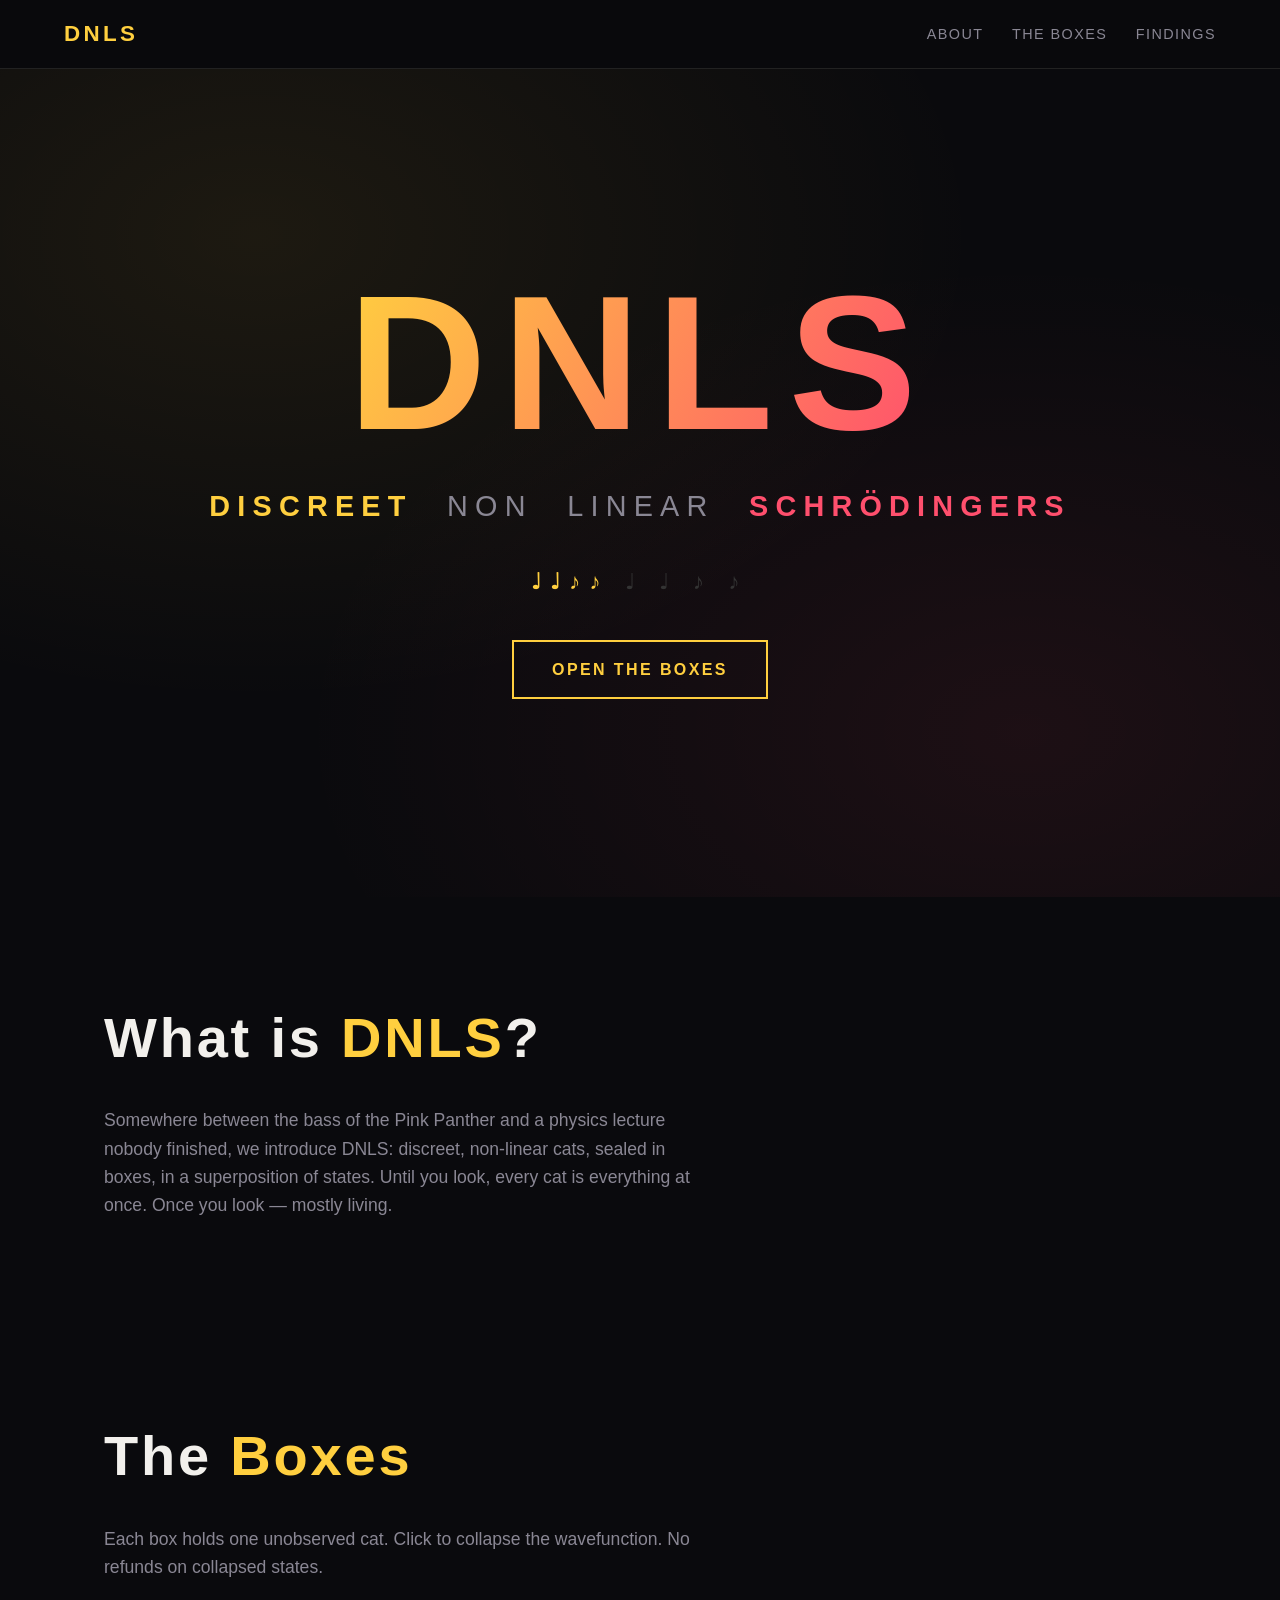
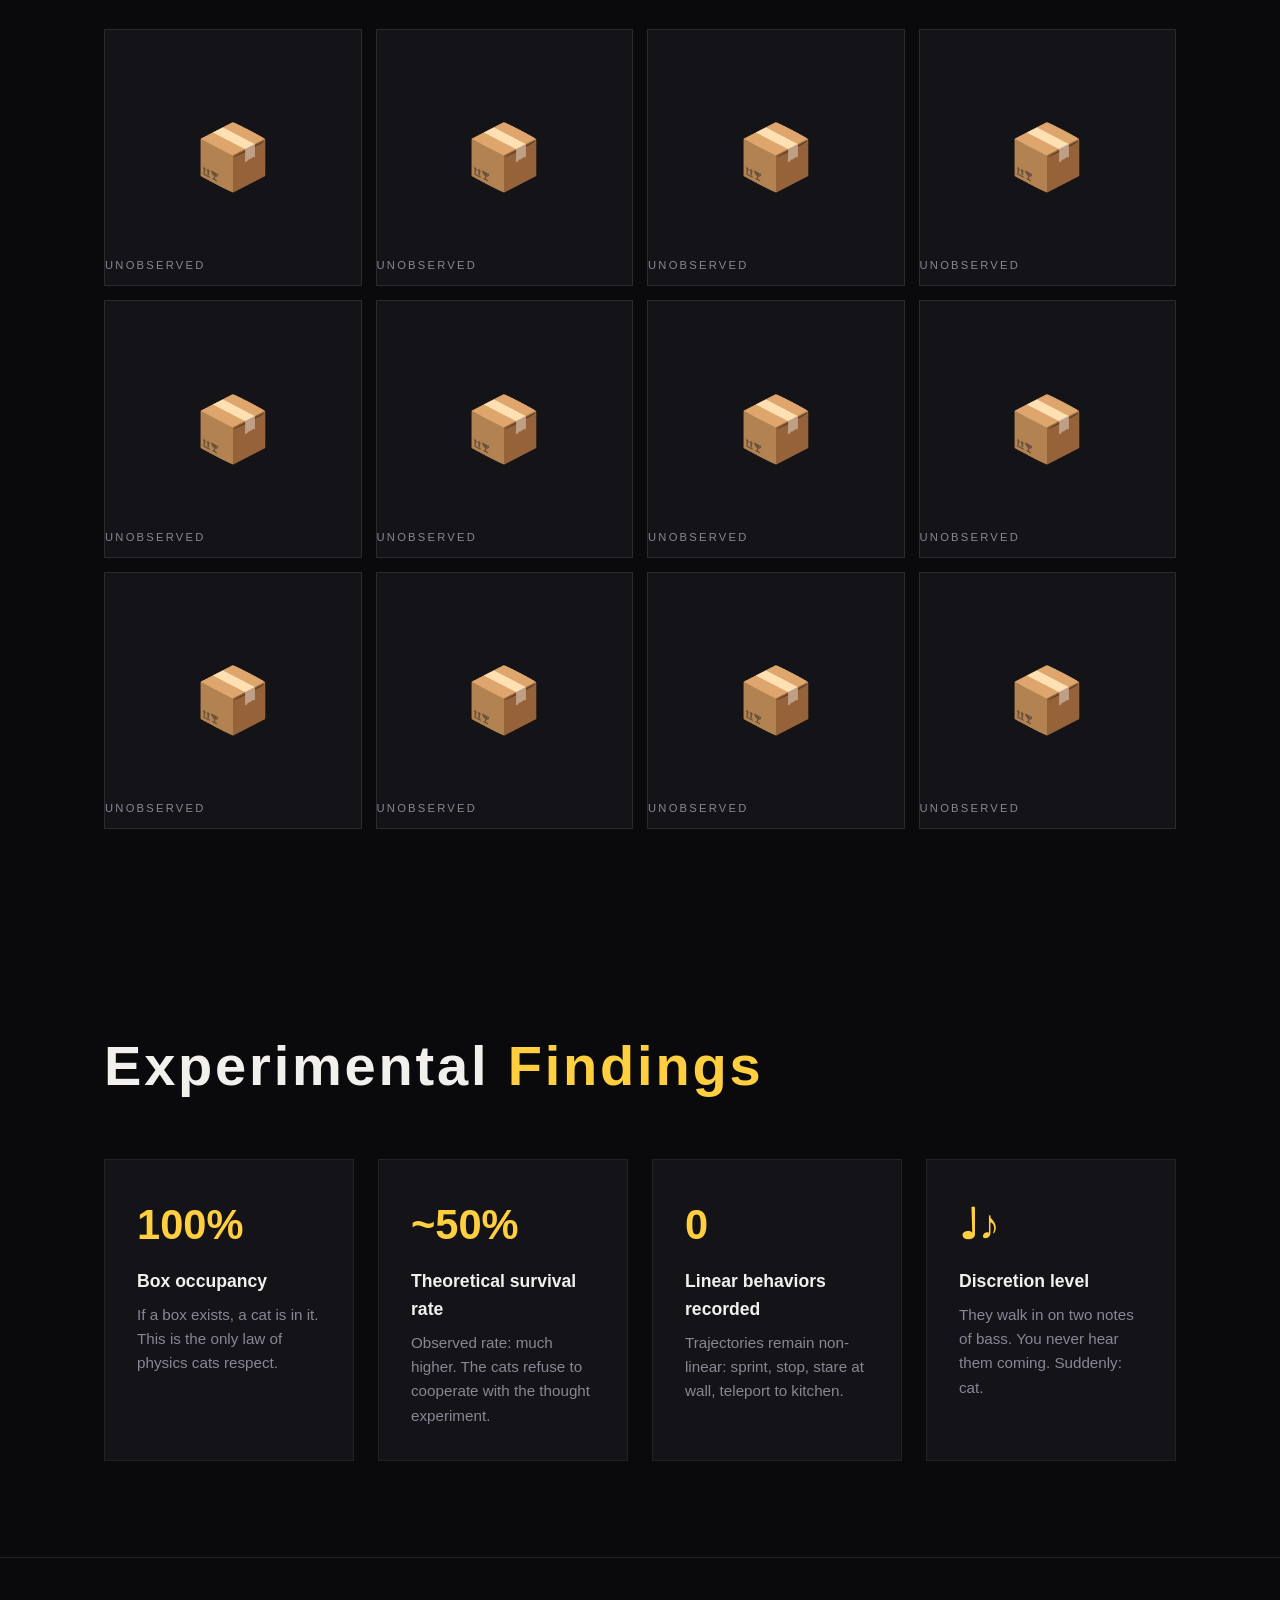
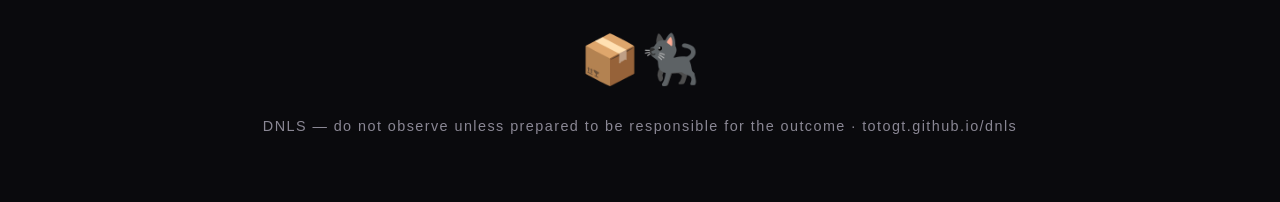
==== index.html @ 96d7ebfb "Add initial HTML structure for DNLS website" ====
<!DOCTYPE html>
<html lang="en">
<head>
<meta charset="UTF-8">
<meta name="viewport" content="width=device-width, initial-scale=1.0">
<title>DNLS — Discreet. Non-Linear. Cats. Mostly living.</title>
<meta name="description" content="DNLS. Discreet, non-linear cats in boxes. Mostly living.">
<style>
  :root {
    --bg: #0a0a0d;
    --bg2: #131318;
    --fg: #f2f0ec;
    --muted: #8a8794;
    --accent: #ffcf3f;
    --accent2: #ff4f6d;
  }
  * { margin: 0; padding: 0; box-sizing: border-box; }
  html { scroll-behavior: smooth; }
  body {
    background: var(--bg);
    color: var(--fg);
    font-family: -apple-system, "Segoe UI", Helvetica, Arial, sans-serif;
    line-height: 1.6;
  }
  /* NAV */
  nav {
    position: sticky; top: 0; z-index: 10;
    display: flex; justify-content: space-between; align-items: center;
    padding: 1rem 5vw;
    background: rgba(10,10,13,.85);
    backdrop-filter: blur(10px);
    border-bottom: 1px solid #222;
  }
  nav .logo { font-weight: 900; font-size: 1.4rem; letter-spacing: .15em; color: var(--accent); }
  nav a { color: var(--muted); text-decoration: none; margin-left: 1.5rem; font-size: .9rem; text-transform: uppercase; letter-spacing: .1em; }
  nav a:hover { color: var(--accent); }
  /* HERO */
  header {
    min-height: 92vh;
    display: flex; flex-direction: column; justify-content: center; align-items: center;
    text-align: center; padding: 2rem 5vw;
    background:
      radial-gradient(ellipse at 20% 20%, rgba(255,207,63,.08), transparent 50%),
      radial-gradient(ellipse at 80% 80%, rgba(255,79,109,.08), transparent 50%),
      var(--bg);
  }
  header h1 {
    font-size: clamp(4rem, 16vw, 12rem);
    font-weight: 900; letter-spacing: .08em; line-height: 1;
    background: linear-gradient(120deg, var(--accent), var(--accent2));
    -webkit-background-clip: text; background-clip: text; color: transparent;
  }
  /* The sneaky bass intro: words creep in one by one */
  .intro-line {
    margin-top: 1.5rem;
    font-size: clamp(1.1rem, 3.2vw, 1.8rem);
    text-transform: uppercase; letter-spacing: .25em; color: var(--muted);
    display: flex; gap: 1.2em; flex-wrap: wrap; justify-content: center;
  }
  .intro-line span {
    opacity: 0; transform: translateX(-14px);
    animation: creep .55s cubic-bezier(.2,.9,.3,1.2) forwards;
  }
  .intro-line span:nth-child(1) { animation-delay: .5s; color: var(--accent); font-weight: 800; }
  .intro-line span:nth-child(2) { animation-delay: 1.3s; }
  .intro-line span:nth-child(3) { animation-delay: 2.1s; }
  .intro-line span:nth-child(4) { animation-delay: 3.1s; color: var(--accent2); font-weight: 800; }
  @keyframes creep { to { opacity: 1; transform: none; } }
  .bassline { margin-top: 2.2rem; font-size: 1.4rem; letter-spacing: .4em; color: #333; }
  .bassline b { color: var(--accent); animation: thump 1.6s steps(1) infinite; }
  .bassline b:nth-child(2) { animation-delay: .2s; }
  .bassline b:nth-child(3) { animation-delay: .8s; }
  .bassline b:nth-child(4) { animation-delay: 1s; }
  @keyframes thump { 0%, 12% { color: var(--accent2); } 13%, 100% { color: #333; } }
  .cta {
    margin-top: 2.5rem; display: inline-block;
    padding: .9rem 2.4rem; border: 2px solid var(--accent);
    color: var(--accent); text-decoration: none; font-weight: 700;
    text-transform: uppercase; letter-spacing: .15em;
    transition: all .2s;
  }
  .cta:hover { background: var(--accent); color: var(--bg); }
  /* SECTIONS */
  section { padding: 6rem 5vw; max-width: 1200px; margin: 0 auto; }
  section h2 {
    font-size: clamp(2rem, 6vw, 3.5rem); font-weight: 900;
    margin-bottom: 1.5rem; letter-spacing: .05em;
  }
  section h2 span { color: var(--accent); }
  section p.lead { color: var(--muted); max-width: 60ch; font-size: 1.1rem; }
  /* BOXES */
  .grid {
    display: grid; gap: 14px; margin-top: 3rem;
    grid-template-columns: repeat(auto-fill, minmax(220px, 1fr));
  }
  .box {
    aspect-ratio: 1; border: 1px solid #2a2a30; background: var(--bg2);
    display: grid; place-items: center; cursor: pointer; position: relative;
    font-size: 4rem; user-select: none;
    transition: transform .15s, border-color .15s;
    overflow: hidden;
  }
  .box:hover { transform: translateY(-4px); border-color: var(--accent); }
  .box .label {
    position: absolute; bottom: 10px; left: 0; right: 0;
    font-size: .7rem; text-transform: uppercase; letter-spacing: .2em; color: var(--muted);
  }
  .box img {
    position: absolute; inset: 0; width: 100%; height: 100%; object-fit: cover;
    filter: grayscale(30%) contrast(1.1);
  }
  .box .state {
    position: absolute; bottom: 0; left: 0; right: 0; padding: .4rem;
    background: rgba(10,10,13,.85); font-size: .75rem; font-weight: 800;
    text-transform: uppercase; letter-spacing: .2em; color: var(--accent);
  }
  /* FACTS */
  .facts { display: grid; gap: 1.5rem; margin-top: 3rem; grid-template-columns: repeat(auto-fit, minmax(240px, 1fr)); }
  .fact { background: var(--bg2); border: 1px solid #222; padding: 2rem; }
  .fact .num { font-size: 2.6rem; font-weight: 900; color: var(--accent); }
  .fact h3 { margin: .5rem 0; font-size: 1.1rem; }
  .fact p { color: var(--muted); font-size: .95rem; }
  /* FOOTER */
  footer { border-top: 1px solid #222; padding: 4rem 5vw; text-align: center; color: var(--muted); }
  footer .big { font-size: 3rem; }
  footer p { margin-top: 1rem; font-size: .9rem; letter-spacing: .1em; }
</style>
</head>
<body>

<nav>
  <div class="logo">DNLS</div>
  <div>
    <a href="#about">About</a>
    <a href="#boxes">The Boxes</a>
    <a href="#facts">Findings</a>
  </div>
</nav>

<header>
  <h1>DNLS</h1>
  <div class="intro-line">
    <span>Discreet</span><span>Non</span><span>Linear</span><span>Schrödingers</span>
  </div>
  <div class="bassline"><b>♩</b><b>♩</b><b>♪</b><b>♪</b> ♩ ♩ ♪ ♪</div>
  <a class="cta" href="#boxes">Open the boxes</a>
</header>

<section id="about">
  <h2>What is <span>DNLS</span>?</h2>
  <p class="lead">
    Somewhere between the bass of the Pink Panther and a physics
    lecture nobody finished, we introduce DNLS: discreet, non-linear
    cats, sealed in boxes, in a superposition of states. Until you
    look, every cat is everything at once. Once you look — mostly living.
  </p>
</section>

<section id="boxes">
  <h2>The <span>Boxes</span></h2>
  <p class="lead">Each box holds one unobserved cat. Click to collapse the wavefunction. No refunds on collapsed states.</p>
  <div class="grid" id="boxGrid"></div>
</section>

<section id="facts">
  <h2>Experimental <span>Findings</span></h2>
  <div class="facts">
    <div class="fact"><div class="num">100%</div><h3>Box occupancy</h3><p>If a box exists, a cat is in it. This is the only law of physics cats respect.</p></div>
    <div class="fact"><div class="num">~50%</div><h3>Theoretical survival rate</h3><p>Observed rate: much higher. The cats refuse to cooperate with the thought experiment.</p></div>
    <div class="fact"><div class="num">0</div><h3>Linear behaviors recorded</h3><p>Trajectories remain non-linear: sprint, stop, stare at wall, teleport to kitchen.</p></div>
    <div class="fact"><div class="num">♩♪</div><h3>Discretion level</h3><p>They walk in on two notes of bass. You never hear them coming. Suddenly: cat.</p></div>
  </div>
</section>

<footer>
  <div class="big">📦🐈‍⬛</div>
  <p>DNLS — do not observe unless prepared to be responsible for the outcome · totogt.github.io/dnls</p>
</footer>

<script>
  const grid = document.getElementById('boxGrid');
  const seed = Date.now();
  const states = ['mostly living', 'mostly living', 'mostly living', 'extremely alive', 'alive & judging', 'alive, mildly annoyed'];
  const erwin = Math.floor(Math.random() * 12); // one box holds a surprise
  for (let i = 0; i < 12; i++) {
    const box = document.createElement('div');
    box.className = 'box';
    box.innerHTML = '📦<div class="label">unobserved</div>';
    box.addEventListener('click', () => {
      if (box.dataset.open) return;
      box.dataset.open = '1';
      const state = document.createElement('div');
      state.className = 'state';
      if (i === erwin) {
        // box opens, out comes Schrödinger
        box.textContent = '👨‍🔬';
        state.textContent = 'it’s… schrödinger?!';
        box.append(state);
        return;
      }
      const img = document.createElement('img');
      img.src = `https://cataas.com/cat?width=500&height=500&r=${seed + i}`;
      img.alt = 'A recently observed cat';
      img.onerror = () => img.remove();
      state.textContent = states[Math.floor(Math.random() * states.length)];
      box.textContent = '🐱';
      box.append(img, state);
    }, { once: false });
    grid.appendChild(box);
  }
</script>

</body>
</html>
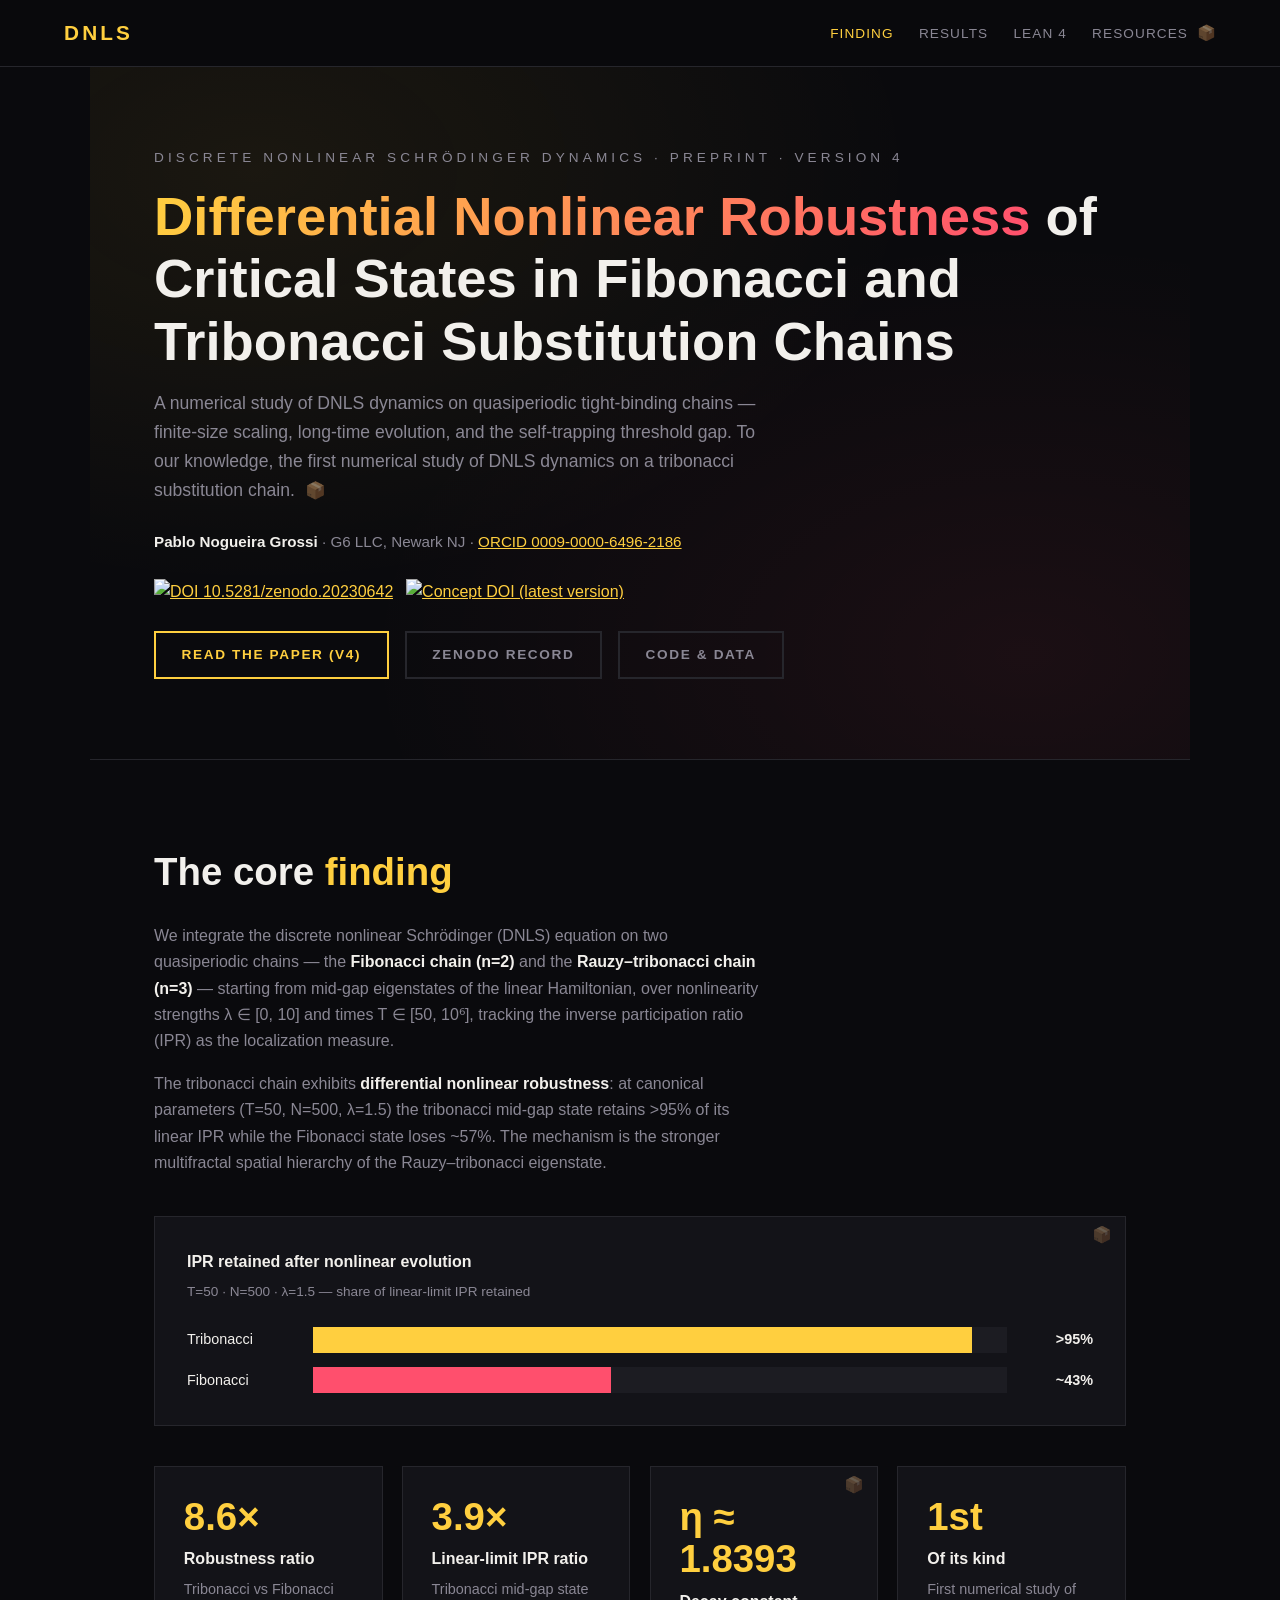
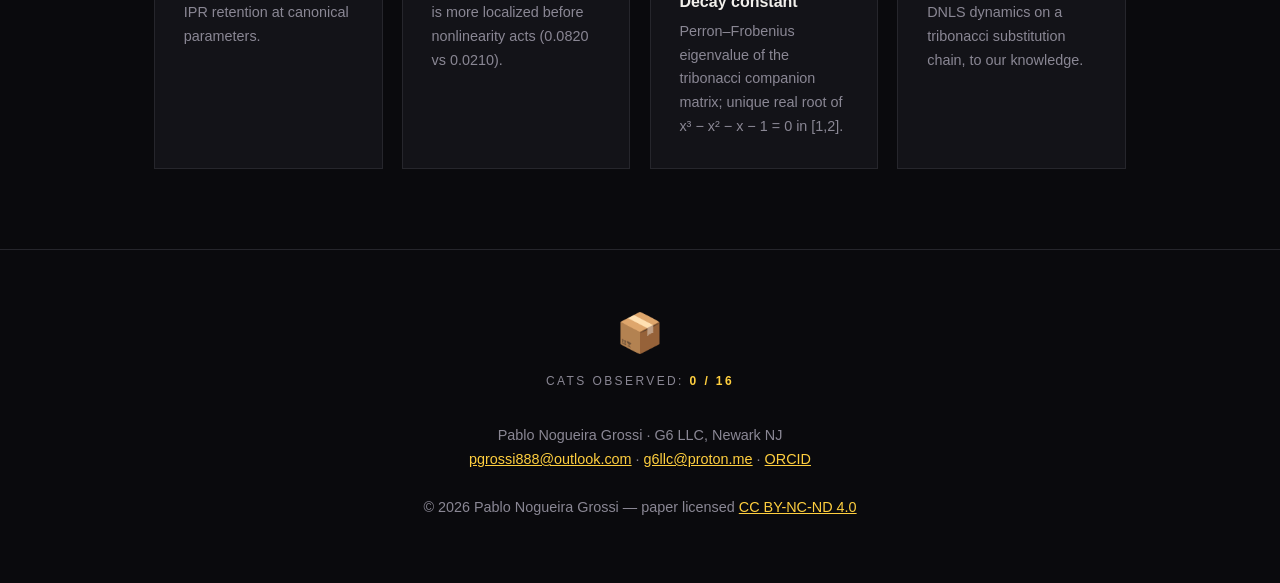
==== commit 14f41a0e: "Add files via upload" ====
--- a/index.html
+++ b/index.html
@@ -3,212 +3,78 @@
 <head>
 <meta charset="UTF-8">
 <meta name="viewport" content="width=device-width, initial-scale=1.0">
-<title>DNLS — Discreet. Non-Linear. Cats. Mostly living.</title>
-<meta name="description" content="DNLS. Discreet, non-linear cats in boxes. Mostly living.">
-<style>
-  :root {
-    --bg: #0a0a0d;
-    --bg2: #131318;
-    --fg: #f2f0ec;
-    --muted: #8a8794;
-    --accent: #ffcf3f;
-    --accent2: #ff4f6d;
-  }
-  * { margin: 0; padding: 0; box-sizing: border-box; }
-  html { scroll-behavior: smooth; }
-  body {
-    background: var(--bg);
-    color: var(--fg);
-    font-family: -apple-system, "Segoe UI", Helvetica, Arial, sans-serif;
-    line-height: 1.6;
-  }
-  /* NAV */
-  nav {
-    position: sticky; top: 0; z-index: 10;
-    display: flex; justify-content: space-between; align-items: center;
-    padding: 1rem 5vw;
-    background: rgba(10,10,13,.85);
-    backdrop-filter: blur(10px);
-    border-bottom: 1px solid #222;
-  }
-  nav .logo { font-weight: 900; font-size: 1.4rem; letter-spacing: .15em; color: var(--accent); }
-  nav a { color: var(--muted); text-decoration: none; margin-left: 1.5rem; font-size: .9rem; text-transform: uppercase; letter-spacing: .1em; }
-  nav a:hover { color: var(--accent); }
-  /* HERO */
-  header {
-    min-height: 92vh;
-    display: flex; flex-direction: column; justify-content: center; align-items: center;
-    text-align: center; padding: 2rem 5vw;
-    background:
-      radial-gradient(ellipse at 20% 20%, rgba(255,207,63,.08), transparent 50%),
-      radial-gradient(ellipse at 80% 80%, rgba(255,79,109,.08), transparent 50%),
-      var(--bg);
-  }
-  header h1 {
-    font-size: clamp(4rem, 16vw, 12rem);
-    font-weight: 900; letter-spacing: .08em; line-height: 1;
-    background: linear-gradient(120deg, var(--accent), var(--accent2));
-    -webkit-background-clip: text; background-clip: text; color: transparent;
-  }
-  /* The sneaky bass intro: words creep in one by one */
-  .intro-line {
-    margin-top: 1.5rem;
-    font-size: clamp(1.1rem, 3.2vw, 1.8rem);
-    text-transform: uppercase; letter-spacing: .25em; color: var(--muted);
-    display: flex; gap: 1.2em; flex-wrap: wrap; justify-content: center;
-  }
-  .intro-line span {
-    opacity: 0; transform: translateX(-14px);
-    animation: creep .55s cubic-bezier(.2,.9,.3,1.2) forwards;
-  }
-  .intro-line span:nth-child(1) { animation-delay: .5s; color: var(--accent); font-weight: 800; }
-  .intro-line span:nth-child(2) { animation-delay: 1.3s; }
-  .intro-line span:nth-child(3) { animation-delay: 2.1s; }
-  .intro-line span:nth-child(4) { animation-delay: 3.1s; color: var(--accent2); font-weight: 800; }
-  @keyframes creep { to { opacity: 1; transform: none; } }
-  .bassline { margin-top: 2.2rem; font-size: 1.4rem; letter-spacing: .4em; color: #333; }
-  .bassline b { color: var(--accent); animation: thump 1.6s steps(1) infinite; }
-  .bassline b:nth-child(2) { animation-delay: .2s; }
-  .bassline b:nth-child(3) { animation-delay: .8s; }
-  .bassline b:nth-child(4) { animation-delay: 1s; }
-  @keyframes thump { 0%, 12% { color: var(--accent2); } 13%, 100% { color: #333; } }
-  .cta {
-    margin-top: 2.5rem; display: inline-block;
-    padding: .9rem 2.4rem; border: 2px solid var(--accent);
-    color: var(--accent); text-decoration: none; font-weight: 700;
-    text-transform: uppercase; letter-spacing: .15em;
-    transition: all .2s;
-  }
-  .cta:hover { background: var(--accent); color: var(--bg); }
-  /* SECTIONS */
-  section { padding: 6rem 5vw; max-width: 1200px; margin: 0 auto; }
-  section h2 {
-    font-size: clamp(2rem, 6vw, 3.5rem); font-weight: 900;
-    margin-bottom: 1.5rem; letter-spacing: .05em;
-  }
-  section h2 span { color: var(--accent); }
-  section p.lead { color: var(--muted); max-width: 60ch; font-size: 1.1rem; }
-  /* BOXES */
-  .grid {
-    display: grid; gap: 14px; margin-top: 3rem;
-    grid-template-columns: repeat(auto-fill, minmax(220px, 1fr));
-  }
-  .box {
-    aspect-ratio: 1; border: 1px solid #2a2a30; background: var(--bg2);
-    display: grid; place-items: center; cursor: pointer; position: relative;
-    font-size: 4rem; user-select: none;
-    transition: transform .15s, border-color .15s;
-    overflow: hidden;
-  }
-  .box:hover { transform: translateY(-4px); border-color: var(--accent); }
-  .box .label {
-    position: absolute; bottom: 10px; left: 0; right: 0;
-    font-size: .7rem; text-transform: uppercase; letter-spacing: .2em; color: var(--muted);
-  }
-  .box img {
-    position: absolute; inset: 0; width: 100%; height: 100%; object-fit: cover;
-    filter: grayscale(30%) contrast(1.1);
-  }
-  .box .state {
-    position: absolute; bottom: 0; left: 0; right: 0; padding: .4rem;
-    background: rgba(10,10,13,.85); font-size: .75rem; font-weight: 800;
-    text-transform: uppercase; letter-spacing: .2em; color: var(--accent);
-  }
-  /* FACTS */
-  .facts { display: grid; gap: 1.5rem; margin-top: 3rem; grid-template-columns: repeat(auto-fit, minmax(240px, 1fr)); }
-  .fact { background: var(--bg2); border: 1px solid #222; padding: 2rem; }
-  .fact .num { font-size: 2.6rem; font-weight: 900; color: var(--accent); }
-  .fact h3 { margin: .5rem 0; font-size: 1.1rem; }
-  .fact p { color: var(--muted); font-size: .95rem; }
-  /* FOOTER */
-  footer { border-top: 1px solid #222; padding: 4rem 5vw; text-align: center; color: var(--muted); }
-  footer .big { font-size: 3rem; }
-  footer p { margin-top: 1rem; font-size: .9rem; letter-spacing: .1em; }
-</style>
+<title>DNLS — Differential Nonlinear Robustness in Fibonacci &amp; Tribonacci Chains</title>
+<meta name="description" content="Companion site for: Differential Nonlinear Robustness of Critical States in Fibonacci and Tribonacci Substitution Chains — a numerical study of Discrete Nonlinear Schrödinger dynamics. Pablo Nogueira Grossi, G6 LLC.">
+<link rel="stylesheet" href="style.css">
 </head>
 <body>
 
 <nav>
-  <div class="logo">DNLS</div>
-  <div>
-    <a href="#about">About</a>
-    <a href="#boxes">The Boxes</a>
-    <a href="#facts">Findings</a>
+  <a class="logo" href="index.html">DNLS</a>
+  <div class="links">
+    <a href="index.html" class="active">Finding</a>
+    <a href="results.html">Results</a>
+    <a href="lean.html">Lean 4</a>
+    <a href="resources.html">Resources</a>
+    <span class="catbox inline" data-cat="nav-1">📦</span>
   </div>
 </nav>
 
-<header>
-  <h1>DNLS</h1>
-  <div class="intro-line">
-    <span>Discreet</span><span>Non</span><span>Linear</span><span>Schrödingers</span>
+<header class="hero">
+  <div class="kicker">Discrete Nonlinear Schrödinger Dynamics · Preprint · Version 4</div>
+  <h1><span class="hl">Differential Nonlinear Robustness</span> of Critical States in Fibonacci and Tribonacci Substitution Chains</h1>
+  <p class="subtitle">A numerical study of DNLS dynamics on quasiperiodic tight-binding chains — finite-size scaling, long-time evolution, and the self-trapping threshold gap. To our knowledge, the first numerical study of DNLS dynamics on a tribonacci substitution chain. <span class="catbox inline" data-cat="idx-hero">📦</span></p>
+  <p class="byline"><b>Pablo Nogueira Grossi</b> · G6 LLC, Newark NJ · <a href="https://orcid.org/0009-0000-6496-2186">ORCID 0009-0000-6496-2186</a></p>
+  <div class="badges">
+    <a href="https://doi.org/10.5281/zenodo.20230642"><img src="https://zenodo.org/badge/DOI/10.5281/zenodo.20230642.svg" alt="DOI 10.5281/zenodo.20230642"></a>
+    <a href="https://doi.org/10.5281/zenodo.20026942"><img src="https://zenodo.org/badge/DOI/10.5281/zenodo.20026942.svg" alt="Concept DOI (latest version)"></a>
   </div>
-  <div class="bassline"><b>♩</b><b>♩</b><b>♪</b><b>♪</b> ♩ ♩ ♪ ♪</div>
-  <a class="cta" href="#boxes">Open the boxes</a>
+  <div class="btn-row">
+    <a class="btn" href="https://zenodo.org/records/20230642/files/paper_v4.pdf?download=1">Read the paper (V4)</a>
+    <a class="btn ghost" href="https://zenodo.org/records/20230642">Zenodo record</a>
+    <a class="btn ghost" href="https://github.com/grossi-ops/Atratores">Code &amp; data</a>
+  </div>
 </header>
 
-<section id="about">
-  <h2>What is <span>DNLS</span>?</h2>
-  <p class="lead">
-    Somewhere between the bass of the Pink Panther and a physics
-    lecture nobody finished, we introduce DNLS: discreet, non-linear
-    cats, sealed in boxes, in a superposition of states. Until you
-    look, every cat is everything at once. Once you look — mostly living.
-  </p>
-</section>
+<section id="finding">
+  <h2>The core <span>finding</span></h2>
+  <p class="lead">We integrate the discrete nonlinear Schrödinger (DNLS) equation on two quasiperiodic chains — the <strong>Fibonacci chain (n=2)</strong> and the <strong>Rauzy–tribonacci chain (n=3)</strong> — starting from mid-gap eigenstates of the linear Hamiltonian, over nonlinearity strengths λ ∈ [0, 10] and times T ∈ [50, 10⁶], tracking the inverse participation ratio (IPR) as the localization measure.</p>
+  <p class="lead">The tribonacci chain exhibits <strong>differential nonlinear robustness</strong>: at canonical parameters (T=50, N=500, λ=1.5) the tribonacci mid-gap state retains &gt;95% of its linear IPR while the Fibonacci state loses ~57%. The mechanism is the stronger multifractal spatial hierarchy of the Rauzy–tribonacci eigenstate.</p>
 
-<section id="boxes">
-  <h2>The <span>Boxes</span></h2>
-  <p class="lead">Each box holds one unobserved cat. Click to collapse the wavefunction. No refunds on collapsed states.</p>
-  <div class="grid" id="boxGrid"></div>
-</section>
+  <div class="viz">
+    <span class="catbox corner" data-cat="idx-viz">📦</span>
+    <h3>IPR retained after nonlinear evolution</h3>
+    <div class="sub">T=50 · N=500 · λ=1.5 — share of linear-limit IPR retained</div>
+    <div class="bar-row">
+      <div>Tribonacci</div>
+      <div class="bar-track"><div class="bar-fill trib" data-w="95"></div></div>
+      <div class="val">&gt;95%</div>
+    </div>
+    <div class="bar-row">
+      <div>Fibonacci</div>
+      <div class="bar-track"><div class="bar-fill fib" data-w="43"></div></div>
+      <div class="val">~43%</div>
+    </div>
+  </div>
 
-<section id="facts">
-  <h2>Experimental <span>Findings</span></h2>
-  <div class="facts">
-    <div class="fact"><div class="num">100%</div><h3>Box occupancy</h3><p>If a box exists, a cat is in it. This is the only law of physics cats respect.</p></div>
-    <div class="fact"><div class="num">~50%</div><h3>Theoretical survival rate</h3><p>Observed rate: much higher. The cats refuse to cooperate with the thought experiment.</p></div>
-    <div class="fact"><div class="num">0</div><h3>Linear behaviors recorded</h3><p>Trajectories remain non-linear: sprint, stop, stare at wall, teleport to kitchen.</p></div>
-    <div class="fact"><div class="num">♩♪</div><h3>Discretion level</h3><p>They walk in on two notes of bass. You never hear them coming. Suddenly: cat.</p></div>
+  <div class="stats">
+    <div class="stat"><div class="num">8.6×</div><h3>Robustness ratio</h3><p>Tribonacci vs Fibonacci IPR retention at canonical parameters.</p></div>
+    <div class="stat"><div class="num">3.9×</div><h3>Linear-limit IPR ratio</h3><p>Tribonacci mid-gap state is more localized before nonlinearity acts (0.0820 vs 0.0210).</p></div>
+    <div class="stat"><span class="catbox corner" data-cat="idx-eta">📦</span><div class="num">η ≈ 1.8393</div><h3>Decay constant</h3><p>Perron–Frobenius eigenvalue of the tribonacci companion matrix; unique real root of x³ − x² − x − 1 = 0 in [1,2].</p></div>
+    <div class="stat"><div class="num">1st</div><h3>Of its kind</h3><p>First numerical study of DNLS dynamics on a tribonacci substitution chain, to our knowledge.</p></div>
   </div>
 </section>
 
 <footer>
-  <div class="big">📦🐈‍⬛</div>
-  <p>DNLS — do not observe unless prepared to be responsible for the outcome · totogt.github.io/dnls</p>
+  <span class="catbox big" data-cat="idx-foot" data-erwin="1">📦</span>
+  <div class="cat-counter"></div>
+  <div class="contact">
+    Pablo Nogueira Grossi · G6 LLC, Newark NJ<br>
+    <a href="mailto:pgrossi888@outlook.com">pgrossi888@outlook.com</a> · <a href="mailto:g6llc@proton.me">g6llc@proton.me</a> · <a href="https://orcid.org/0009-0000-6496-2186">ORCID</a><br><br>
+    © 2026 Pablo Nogueira Grossi — paper licensed <a href="https://creativecommons.org/licenses/by-nc-nd/4.0/">CC BY-NC-ND 4.0</a>
+  </div>
 </footer>
 
-<script>
-  const grid = document.getElementById('boxGrid');
-  const seed = Date.now();
-  const states = ['mostly living', 'mostly living', 'mostly living', 'extremely alive', 'alive & judging', 'alive, mildly annoyed'];
-  const erwin = Math.floor(Math.random() * 12); // one box holds a surprise
-  for (let i = 0; i < 12; i++) {
-    const box = document.createElement('div');
-    box.className = 'box';
-    box.innerHTML = '📦<div class="label">unobserved</div>';
-    box.addEventListener('click', () => {
-      if (box.dataset.open) return;
-      box.dataset.open = '1';
-      const state = document.createElement('div');
-      state.className = 'state';
-      if (i === erwin) {
-        // box opens, out comes Schrödinger
-        box.textContent = '👨‍🔬';
-        state.textContent = 'it’s… schrödinger?!';
-        box.append(state);
-        return;
-      }
-      const img = document.createElement('img');
-      img.src = `https://cataas.com/cat?width=500&height=500&r=${seed + i}`;
-      img.alt = 'A recently observed cat';
-      img.onerror = () => img.remove();
-      state.textContent = states[Math.floor(Math.random() * states.length)];
-      box.textContent = '🐱';
-      box.append(img, state);
-    }, { once: false });
-    grid.appendChild(box);
-  }
-</script>
-
+<script src="cats.js"></script>
 </body>
 </html>
--- a/style.css
+++ b/style.css
@@ -0,0 +1,180 @@
+:root {
+  --bg: #0a0a0d;
+  --bg2: #131318;
+  --fg: #f2f0ec;
+  --muted: #8a8794;
+  --accent: #ffcf3f;
+  --accent2: #ff4f6d;
+  --fib: #ff4f6d;
+  --trib: #ffcf3f;
+  --line: #26262c;
+}
+* { margin: 0; padding: 0; box-sizing: border-box; }
+html { scroll-behavior: smooth; }
+body {
+  background: var(--bg); color: var(--fg);
+  font-family: -apple-system, "Segoe UI", Helvetica, Arial, sans-serif;
+  line-height: 1.65;
+}
+a { color: var(--accent); }
+code { font-family: "SF Mono", Menlo, Consolas, monospace; font-size: .9em; background: var(--bg2); padding: .1em .4em; border: 1px solid var(--line); border-radius: 3px; }
+
+/* NAV */
+nav {
+  position: sticky; top: 0; z-index: 10;
+  display: flex; justify-content: space-between; align-items: center; flex-wrap: wrap; gap: .5rem;
+  padding: 1rem 5vw;
+  background: rgba(10,10,13,.88); backdrop-filter: blur(10px);
+  border-bottom: 1px solid var(--line);
+}
+nav .logo { font-weight: 900; font-size: 1.3rem; letter-spacing: .15em; color: var(--accent); text-decoration: none; }
+nav .links a { color: var(--muted); text-decoration: none; margin-left: 1.3rem; font-size: .85rem; text-transform: uppercase; letter-spacing: .08em; }
+nav .links a:hover, nav .links a.active { color: var(--accent); }
+
+/* HERO */
+header.hero {
+  min-height: 72vh; display: flex; flex-direction: column; justify-content: center;
+  padding: 5rem 5vw; max-width: 1100px; margin: 0 auto;
+  background:
+    radial-gradient(ellipse at 15% 15%, rgba(255,207,63,.07), transparent 50%),
+    radial-gradient(ellipse at 85% 85%, rgba(255,79,109,.07), transparent 50%);
+}
+.kicker { color: var(--muted); text-transform: uppercase; letter-spacing: .3em; font-size: .85rem; }
+header.hero h1 {
+  margin-top: 1rem;
+  font-size: clamp(1.8rem, 4.5vw, 3.4rem); font-weight: 900; line-height: 1.15;
+}
+header.hero h1 .hl {
+  background: linear-gradient(120deg, var(--accent), var(--accent2));
+  -webkit-background-clip: text; background-clip: text; color: transparent;
+}
+.subtitle { margin-top: 1rem; color: var(--muted); font-size: 1.1rem; max-width: 62ch; }
+.byline { margin-top: 1.5rem; font-size: .95rem; color: var(--muted); }
+.byline b { color: var(--fg); }
+.badges { margin-top: 1.5rem; display: flex; gap: .8rem; flex-wrap: wrap; align-items: center; }
+.badges img { height: 20px; display: block; }
+.btn {
+  display: inline-block; padding: .7rem 1.6rem; border: 2px solid var(--accent);
+  color: var(--accent); text-decoration: none; font-weight: 700; font-size: .85rem;
+  text-transform: uppercase; letter-spacing: .12em; transition: all .2s;
+}
+.btn:hover { background: var(--accent); color: var(--bg); }
+.btn.ghost { border-color: var(--line); color: var(--muted); }
+.btn.ghost:hover { border-color: var(--accent); color: var(--accent); background: transparent; }
+.btn-row { margin-top: 2rem; display: flex; gap: 1rem; flex-wrap: wrap; }
+
+/* SECTIONS */
+section, .page-head { padding: 5rem 5vw; max-width: 1100px; margin: 0 auto; }
+section { border-top: 1px solid var(--line); }
+.page-head { padding-bottom: 0; }
+.page-head + section { border-top: none; padding-top: 2.5rem; }
+h2 { font-size: clamp(1.6rem, 4vw, 2.4rem); font-weight: 900; margin-bottom: 1.2rem; }
+h2 span { color: var(--accent); }
+p.lead { color: var(--muted); max-width: 68ch; }
+p.lead + p.lead { margin-top: 1rem; }
+p.lead strong { color: var(--fg); }
+
+/* STATS */
+.stats { display: grid; gap: 1.2rem; margin-top: 2.5rem; grid-template-columns: repeat(auto-fit, minmax(210px, 1fr)); }
+.stat { background: var(--bg2); border: 1px solid var(--line); padding: 1.8rem; position: relative; }
+.stat .num { font-size: 2.4rem; font-weight: 900; color: var(--accent); line-height: 1.1; }
+.stat h3 { margin: .5rem 0 .3rem; font-size: 1rem; }
+.stat p { color: var(--muted); font-size: .9rem; }
+
+/* IPR BAR VIZ */
+.viz { margin-top: 2.5rem; background: var(--bg2); border: 1px solid var(--line); padding: 2rem; position: relative; }
+.viz h3 { font-size: 1rem; margin-bottom: .3rem; }
+.viz .sub { color: var(--muted); font-size: .85rem; margin-bottom: 1.5rem; }
+.bar-row { display: grid; grid-template-columns: 110px 1fr 70px; align-items: center; gap: 1rem; margin-top: .9rem; font-size: .9rem; }
+.bar-track { background: #1c1c22; height: 26px; position: relative; overflow: hidden; }
+.bar-fill { height: 100%; width: 0; transition: width 1.2s cubic-bezier(.2,.8,.2,1); }
+.bar-fill.trib { background: var(--trib); }
+.bar-fill.fib { background: var(--fib); }
+.bar-row .val { font-weight: 800; text-align: right; }
+
+/* CARDS */
+.cards { display: grid; gap: 1.2rem; margin-top: 2.5rem; grid-template-columns: repeat(auto-fit, minmax(300px, 1fr)); }
+.card { background: var(--bg2); border: 1px solid var(--line); padding: 1.6rem; position: relative; }
+.card h3 { font-size: 1rem; margin-bottom: .4rem; }
+.card h3 em { color: var(--accent); font-style: normal; margin-right: .4rem; }
+.card p { color: var(--muted); font-size: .92rem; }
+
+/* TABLES */
+table { width: 100%; border-collapse: collapse; margin-top: 2rem; font-size: .95rem; }
+th, td { text-align: left; padding: .8rem 1rem; border-bottom: 1px solid var(--line); }
+th { text-transform: uppercase; letter-spacing: .1em; font-size: .75rem; color: var(--muted); }
+td:first-child { font-weight: 600; }
+.tag { display: inline-block; padding: .1em .6em; font-size: .75rem; font-weight: 700; text-transform: uppercase; letter-spacing: .08em; border: 1px solid; border-radius: 3px; }
+.tag.closed { color: #6fe08c; border-color: #2c5238; }
+.tag.partial { color: var(--accent); border-color: #5a4b1a; }
+.tag.open { color: var(--accent2); border-color: #5a2430; }
+
+/* LEAN */
+.lean-list { margin-top: 2rem; display: grid; gap: .6rem; }
+.lean-item {
+  display: flex; justify-content: space-between; align-items: center; gap: 1rem; flex-wrap: wrap;
+  background: var(--bg2); border: 1px solid var(--line); padding: .8rem 1.2rem;
+  font-family: "SF Mono", Menlo, Consolas, monospace; font-size: .88rem;
+}
+.lean-item .check { color: #6fe08c; font-weight: 700; white-space: nowrap; }
+.lean-item .todo { color: var(--accent2); font-weight: 700; white-space: nowrap; }
+
+/* LINK CARDS */
+.link-grid { display: grid; gap: 1.2rem; margin-top: 2.5rem; grid-template-columns: repeat(auto-fit, minmax(250px, 1fr)); }
+.link-card { display: block; background: var(--bg2); border: 1px solid var(--line); padding: 1.6rem; text-decoration: none; transition: border-color .2s, transform .15s; }
+.link-card:hover { border-color: var(--accent); transform: translateY(-3px); }
+.link-card h3 { color: var(--fg); font-size: 1rem; }
+.link-card p { color: var(--muted); font-size: .88rem; margin-top: .3rem; }
+.link-card .url { color: var(--accent); font-size: .8rem; font-family: "SF Mono", Menlo, monospace; margin-top: .8rem; word-break: break-all; }
+
+/* CITATION */
+.cite-box {
+  margin-top: 2rem; background: var(--bg2); border: 1px solid var(--line); padding: 1.6rem;
+  font-family: "SF Mono", Menlo, Consolas, monospace; font-size: .88rem; color: var(--muted);
+  position: relative;
+}
+.cite-box button {
+  position: absolute; top: .8rem; right: .8rem;
+  background: none; border: 1px solid var(--line); color: var(--muted);
+  padding: .3rem .8rem; cursor: pointer; font-size: .75rem; text-transform: uppercase; letter-spacing: .08em;
+}
+.cite-box button:hover { color: var(--accent); border-color: var(--accent); }
+
+/* FOOTER */
+footer { border-top: 1px solid var(--line); padding: 4rem 5vw; text-align: center; color: var(--muted); font-size: .9rem; }
+footer .contact { margin-top: 2rem; }
+.cat-counter { margin-top: 1.2rem; font-size: .75rem; text-transform: uppercase; letter-spacing: .2em; color: var(--muted); }
+.cat-counter b { color: var(--accent); }
+
+/* ===== CAT BOXES ===== */
+.catbox {
+  cursor: pointer; user-select: none; display: inline-block;
+  transition: transform .15s; line-height: 1;
+}
+.catbox:hover { transform: translateY(-3px) rotate(-4deg); }
+.catbox.opened { opacity: .45; }
+.catbox.corner { position: absolute; top: .6rem; right: .8rem; font-size: 1rem; opacity: .35; }
+.catbox.corner:hover { opacity: 1; }
+.catbox.inline { font-size: .95em; opacity: .5; margin-left: .3em; }
+.catbox.inline:hover { opacity: 1; }
+.catbox.big { font-size: 2.4rem; }
+
+/* modal */
+.cat-modal {
+  position: fixed; inset: 0; z-index: 100; display: none;
+  align-items: center; justify-content: center;
+  background: rgba(10,10,13,.88); backdrop-filter: blur(6px);
+}
+.cat-modal.show { display: flex; }
+.cat-modal .inner {
+  background: var(--bg2); border: 1px solid var(--accent); padding: 1rem;
+  max-width: min(90vw, 460px); text-align: center;
+  animation: popin .3s cubic-bezier(.2,.9,.3,1.3);
+}
+@keyframes popin { from { transform: scale(.7); opacity: 0; } }
+.cat-modal img { width: 100%; aspect-ratio: 1; object-fit: cover; display: block; background: #1c1c22; }
+.cat-modal .state {
+  margin-top: .8rem; font-size: .8rem; font-weight: 800;
+  text-transform: uppercase; letter-spacing: .25em; color: var(--accent);
+}
+.cat-modal .hint { margin-top: .4rem; font-size: .75rem; color: var(--muted); }
